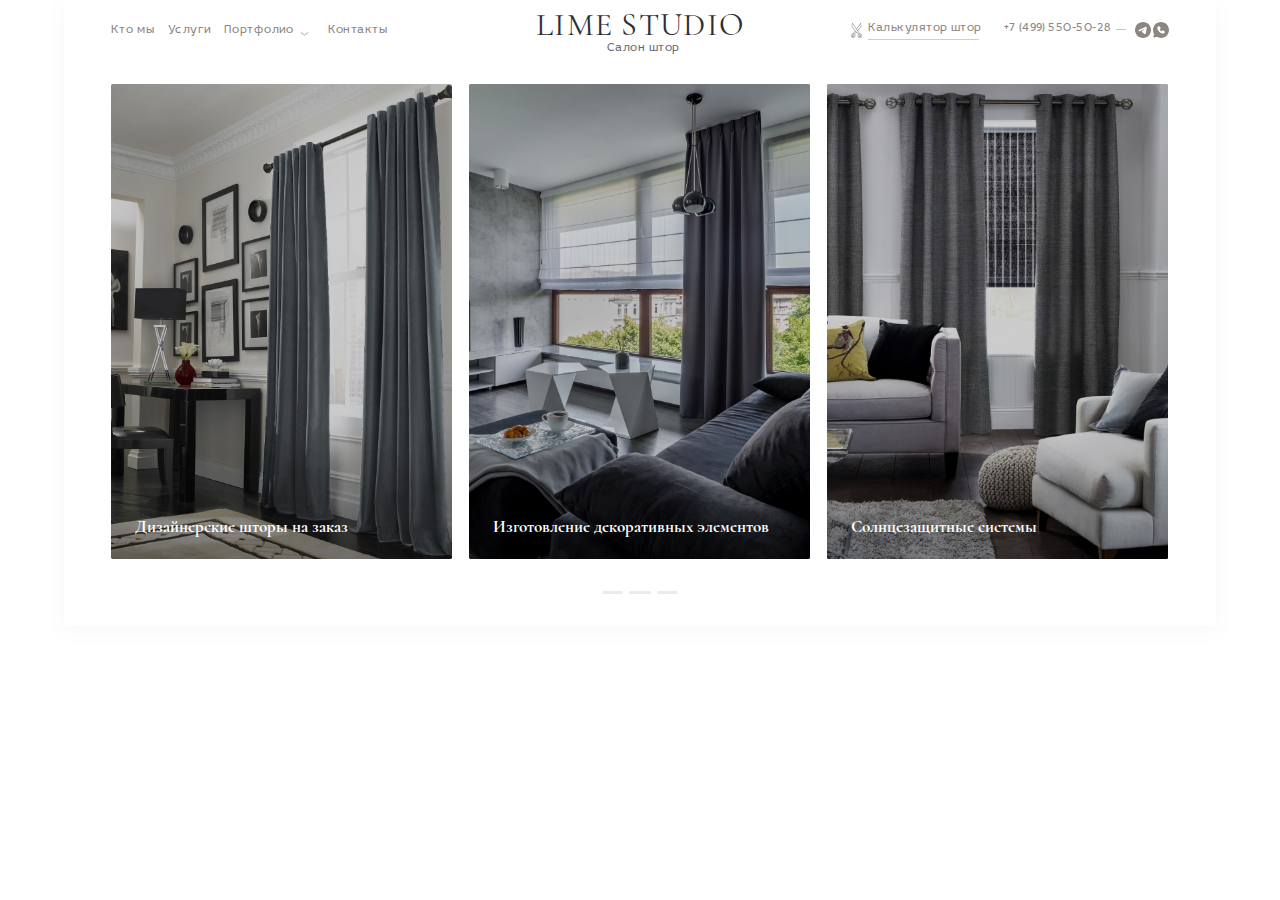
==== index.html @ c940be5b "first-commit-header" ====
<!DOCTYPE html>
<html lang="ru">

<head>
    <meta charset="UTF-8">
    <meta name="viewport" content="width=device-width, initial-scale=1.0">
    <title>LIME STUDIO</title>
    <link rel="icon" href="./favicon.svg" type="image/svg+xml"><!-- 32×32 -->
    <!-- Link Swiper's CSS -->
    <link rel="stylesheet" href="./swiper/swiper-bundle.min.css">
    <link rel="stylesheet" href="./css/main.css">
</head>

<body>
    <div class="mask">
        <div class="loader"></div>
    </div>

    <header class="header">
        <div class="container">
            <div class="header__top">
                <nav class="nav">
                    <ul class="nav__menu">
                        <li class="nav__item"><a class="nav__link " href="about.html">Кто мы</a></li>
                        <li class="nav__item"><a class="nav__link " href="./service.html">Услуги</a></li>
                        <li class="nav__item"><a class="nav__link " href="#!">Портфолио</a>
                            <div class="nav__image_up"></div>
                            <ul class="nav__menu_up">
                                <li class="nav__item"><a class="nav__link nav__link_up" href="#!"> Шторы

                                    </a></li>
                                <li class="nav__item"><a class="nav__link nav__link_up" href="#!"> Карнизы </a></li>
                                <li class="nav__item"><a class="nav__link nav__link_up" href="#!"> Солнцезащитные<br>
                                        системы </a></li>
                            </ul>
                        </li>
                        <li class="nav__item"><a class="nav__link" href="./contacts.html">Контакты</a></li>
                    </ul>
                </nav>
                <div class="header__title">
                    <a class="link__text-logo" href="./index.html">LIME STUDIO<span class="text-logo">Салон
                            штор</span></a>
                </div>
                <div class="header__left-wrapper">
                    <div class="header__left-box">
                        <a class="link__calc" href="#!"><img src="./img/calc.svg" alt="calc"> Калькулятор штор</a>
                        <a class="link__calc-tel" href="tel:+74995505028">+7 (499) 550-50-28</a>
                    </div>
                    <a href="#!" class="link__social link__telegram"><img src="./img/teleg.svg" alt="telegram"></a>
                    <a href="#!" class="link__social link__whatsapp"><img src="./img/whatsApp.svg" alt="whatsApp"></a>
                </div>
            </div>
            <div class="header__info">
                <div class="header__info-item1" id="box1">
                    <div class="header__info-up">
                        <h4 class="header__info-title">Дизайнерские шторы на заказ</h4>
                        <p class="header__info-text">Изготовление римских, французских и австрийских штор, шторы на
                            люверсах, ламбрекены, бамбуковые шторы.</p>
                    </div>
                </div>
                <div class="header__info-item2" id="box2">
                    <div class="header__info-up">
                    <h4 class="header__info-title">Изготовление декоративных элементов</h4>
                    <p class="header__info-text">Изготовление римских, французских и австрийских штор, шторы на
                        люверсах, ламбрекены, бамбуковые шторы.</p>
                    </div>
                </div>
                <div class="header__info-item3" id="box3">
                    <div class="header__info-up">
                    <h4 class="header__info-title">Солнцезащитные системы</h4>
                    <p class="header__info-text">Изготовление римских, французских и австрийских штор, шторы на
                        люверсах, ламбрекены, бамбуковые шторы.</p>
                    </div>
                </div>
                <div class="header__info-wrapper">
                    <div class="header__info-pointer">
                        <div class="header__info-line" id="box4"></div>
                        <div class="header__info-line" id="box5"></div>
                        <div class="header__info-line" id="box6"></div>
                    </div>
                </div>
            </div>
        </div>
    </header>
    <div class="box"></div>

    <main class="main"></main>
    <footer class="footer"></footer>


    <script src="./swiper/swiper-bundle.min.js"></script>
    <script src="./js/app.js"></script>
</body>

</html>
---- css/main.css ----
/* Reset and base styles  */
@import url(./../fonts/Idealist_Sans/stylesheet.css);
@import url(./../fonts/Cormorant/stylesheet.css);
@import url(./../fonts/Raleway/stylesheet.css);
* {
  padding: 0px;
  margin: 0px;
  border: none;
}

*,
*::before,
*::after {
  box-sizing: border-box;
}

/* Links */
a, a:link, a:visited {
  text-decoration: none;
}

a:hover {
  text-decoration: none;
}

/* Common */
aside, nav, footer, header, section, main {
  display: block;
}

h1, h2, h3, h4, h5, h6, p {
  font-size: inherit;
  font-weight: inherit;
}

ul, ul li {
  list-style: none;
}

img {
  vertical-align: top;
}

img, svg {
  max-width: 100%;
  height: auto;
}

address {
  font-style: normal;
}

/* Form */
input, textarea, button, select {
  font-family: inherit;
  font-size: inherit;
  color: inherit;
  background-color: transparent;
}

input::-ms-clear {
  display: none;
}

button, input[type=submit] {
  display: inline-block;
  box-shadow: none;
  background-color: transparent;
  background: none;
  cursor: pointer;
}

input:focus, input:active,
button:focus, button:active {
  outline: none;
}

button::-moz-focus-inner {
  padding: 0;
  border: 0;
}

label {
  cursor: pointer;
}

legend {
  display: block;
}

html {
  font-size: 0.8333333333vw;
} /* 100vw / 1728 */
html, body {
  font-family: "Idealist Sans", sans-serif;
}

.mask {
  width: 100%;
  height: 100%;
  background-color: white;
  position: fixed;
  top: 0;
  z-index: 100;
  transition: 0.6s;
  display: flex;
  justify-content: center;
  align-items: center;
}

.loader {
  width: 50px;
  --b: 8px;
  aspect-ratio: 1;
  border-radius: 50%;
  padding: 1px;
  background: conic-gradient(rgba(0, 0, 0, 0) 10%, #f03355) content-box;
  -webkit-mask: repeating-conic-gradient(rgba(0, 0, 0, 0) 0deg, #000 1deg 20deg, rgba(0, 0, 0, 0) 21deg 36deg), radial-gradient(farthest-side, rgba(0, 0, 0, 0) calc(100% - var(--b) - 1px), #000 calc(100% - var(--b)));
  -webkit-mask-composite: destination-in;
  mask-composite: intersect;
  animation: l4 1s infinite steps(10);
}

@keyframes l4 {
  to {
    transform: rotate(1turn);
  }
}
.hide {
  opacity: 0;
}

.container {
  padding-left: 4.4rem;
  padding-right: 4.4rem;
}

.header {
  width: 108.01rem;
  margin: 0 auto;
  box-shadow: 0 4px 20px 0 rgba(102, 105, 114, 0.05);
}

.header__top {
  display: flex;
  justify-content: space-between;
  padding: 0.83rem 0;
  height: 6.25rem;
}

.nav__menu {
  display: flex;
  justify-content: space-between;
  height: 4rem;
  width: 26rem;
  align-items: center;
}
.nav__item {
  position: relative;
  display: flex;
  z-index: 5;
}
.nav__link {
  position: relative;
  font-family: "Idealist Sans", sans-serif;
  font-weight: 400;
  font-size: 1.06rem;
  padding: 0.6rem 0;
  letter-spacing: 0.04em;
  color: #8c8580;
  cursor: pointer;
}
.nav__link:hover {
  color: #666972;
}
.nav__link_active::before {
  position: absolute;
  content: "";
  background-image: url(./../img/Ellipse.svg);
  background-position: center;
  background-repeat: no-repeat;
  background-size: 0.3rem;
  width: 0.5rem;
  height: 0.5rem;
  margin: 0 auto;
  bottom: -0.1rem;
  left: 0rem;
  right: 0rem;
}
.nav__menu_up {
  position: absolute;
  display: none;
  flex-direction: column;
  min-width: 8rem;
  padding: 0.4rem 1rem 0.7rem;
  border-radius: 0.25rem;
  top: 2.3rem;
  left: -0.85rem;
  background: #ffffff;
  box-shadow: 0 4px 20px 0 rgba(102, 105, 114, 0.1);
  z-index: 1;
  opacity: 0;
  animation-name: menu-up;
  animation-duration: 0.5s;
  animation-timing-function: erase-in;
}
.nav__image_up {
  width: 2rem;
  background-image: url(./../img/up_bottom.svg);
  background-repeat: no-repeat;
  background-position: top 1.3rem center;
  background-size: 0.8rem;
}
.nav__image_up:hover {
  cursor: pointer;
}
.nav__image_out {
  background-image: url(./../img/up_top.svg);
  background-position: top 1.25rem center;
}

.menu_show {
  opacity: 1;
  display: flex;
}

@keyframes menu-up {
  0% {
    opacity: 0;
  }
  100% {
    opacity: 1;
  }
}
.header__title {
  width: 19.5rem;
  height: 4.69rem;
  margin-left: 4rem;
}

.link__text-logo {
  white-space: nowrap;
  font-family: "Cormorant", sans-serif;
  font-weight: 400;
  font-size: 3rem;
  letter-spacing: 0.04em;
  color: #2e2e34;
  line-height: 1;
}

.text-logo {
  display: block;
  padding-top: 0.2rem;
  padding-left: 0.6rem;
  font-family: "Idealist Sans", sans-serif;
  font-weight: 400;
  font-size: 1.06rem;
  letter-spacing: 0.04em;
  color: #666972;
  text-align: center;
}

.header__left-wrapper {
  display: flex;
  align-items: center;
  justify-content: space-between;
  width: 30rem;
  height: 4rem;
}

.header__left-box {
  display: flex;
  justify-content: space-between;
  width: 26.6rem;
}

.link__calc {
  position: relative;
  display: block;
  font-family: "Idealist Sans", sans-serif;
  font-weight: 400;
  padding: 0.6rem 0;
  font-size: 1.06rem;
  letter-spacing: 0.04em;
  text-align: right;
  color: #8c8580;
}
.link__calc:hover {
  color: #666972;
}
.link__calc::after {
  position: absolute;
  content: "";
  background: rgba(140, 133, 128, 0.4);
  width: 10.38rem;
  height: 1px;
  bottom: 0.38rem;
  left: 1.8rem;
}

.link__calc img {
  width: 1.41rem;
  height: 1.41rem;
}

.link__calc-tel {
  position: relative;
  display: block;
  font-family: "Idealist Sans", sans-serif;
  font-weight: 400;
  padding: 0.6rem 0;
  font-size: 1.06rem;
  letter-spacing: 0.04em;
  padding-right: 2.1rem;
  text-align: right;
  color: #8c8580;
}
.link__calc-tel:hover {
  color: #666972;
}
.link__calc-tel::after {
  position: absolute;
  content: "";
  background: #c4c4c4;
  width: 1rem;
  height: 1px;
  bottom: 1.3rem;
  right: 0.6rem;
}

.link__social {
  padding: 0.6rem 0;
}

.link__social img {
  width: 1.5rem;
  height: 1.5rem;
}

.header__info {
  display: grid;
  grid-template-columns: repeat(3, 1fr);
  column-gap: 1.5rem;
  margin-top: 1.6rem;
}

.header__info-item1,
.header__info-item2,
.header__info-item3 {
  display: flex;
  flex-direction: column;
  justify-content: flex-end;
  width: 32rem;
  height: 44.56rem;
  overflow: hidden;
  border-radius: 0.12rem;
  background-color: rgba(0, 0, 0, 0.3);
  background-image: linear-gradient(360deg, rgba(0, 0, 0, 0.3) 36.5%, rgba(0, 0, 0, 0.3) 100%);
}
.header__info-item1:hover .header__info-up,
.header__info-item2:hover .header__info-up,
.header__info-item3:hover .header__info-up {
  height: 10.61rem;
  background-color: rgba(0, 0, 0, 0.3);
}
.header__info-item1:hover .header__info-text,
.header__info-item2:hover .header__info-text,
.header__info-item3:hover .header__info-text {
  opacity: 1;
}

.header__info-item1 {
  background-image: url(./../img/image1.jpg);
  background-repeat: no-repeat;
  background-position: center;
  background-size: 32rem 44.56rem;
}

.header__info-item2 {
  background: url(./../img/image2.jpg);
  background-repeat: no-repeat;
  background-position: center;
  background-size: cover;
}

.header__info-item3 {
  background: url(./../img/image3.jpg);
  background-repeat: no-repeat;
  background-position: center;
  background-size: 32rem 44.56rem;
}

.header__info-up {
  padding-top: 0.8rem;
  padding-left: 2.25rem;
  height: 4.81rem;
  transition: height 0.5s ease-in-out, background-color 0.8s ease-in-out;
}

.header__info-title {
  margin-bottom: 2rem;
  font-family: "Cormorant", sans-serif;
  font-weight: 700;
  font-size: 1.62rem;
  color: #fff;
}

.header__info-text {
  width: 26.5rem;
  font-family: "Idealist Sans", sans-serif;
  font-weight: 400;
  font-size: 1rem;
  line-height: 150%;
  color: #ffffff;
  opacity: 0;
  transition: opacity 0.5s ease-in-out 0.3s;
}

.header__info-wrapper {
  grid-column: 1/4;
  grid-row: 2/3;
}

.header__info-pointer {
  display: flex;
  justify-content: space-between;
  margin: 3rem auto;
  width: 7.12rem;
  height: 0.25rem;
}

.header__info-line {
  border-radius: 0.5rem;
  width: 2rem;
  background: rgba(166, 153, 142, 0.2);
  transition: background 0.3s ease-in-out;
}/*# sourceMappingURL=main.css.map */
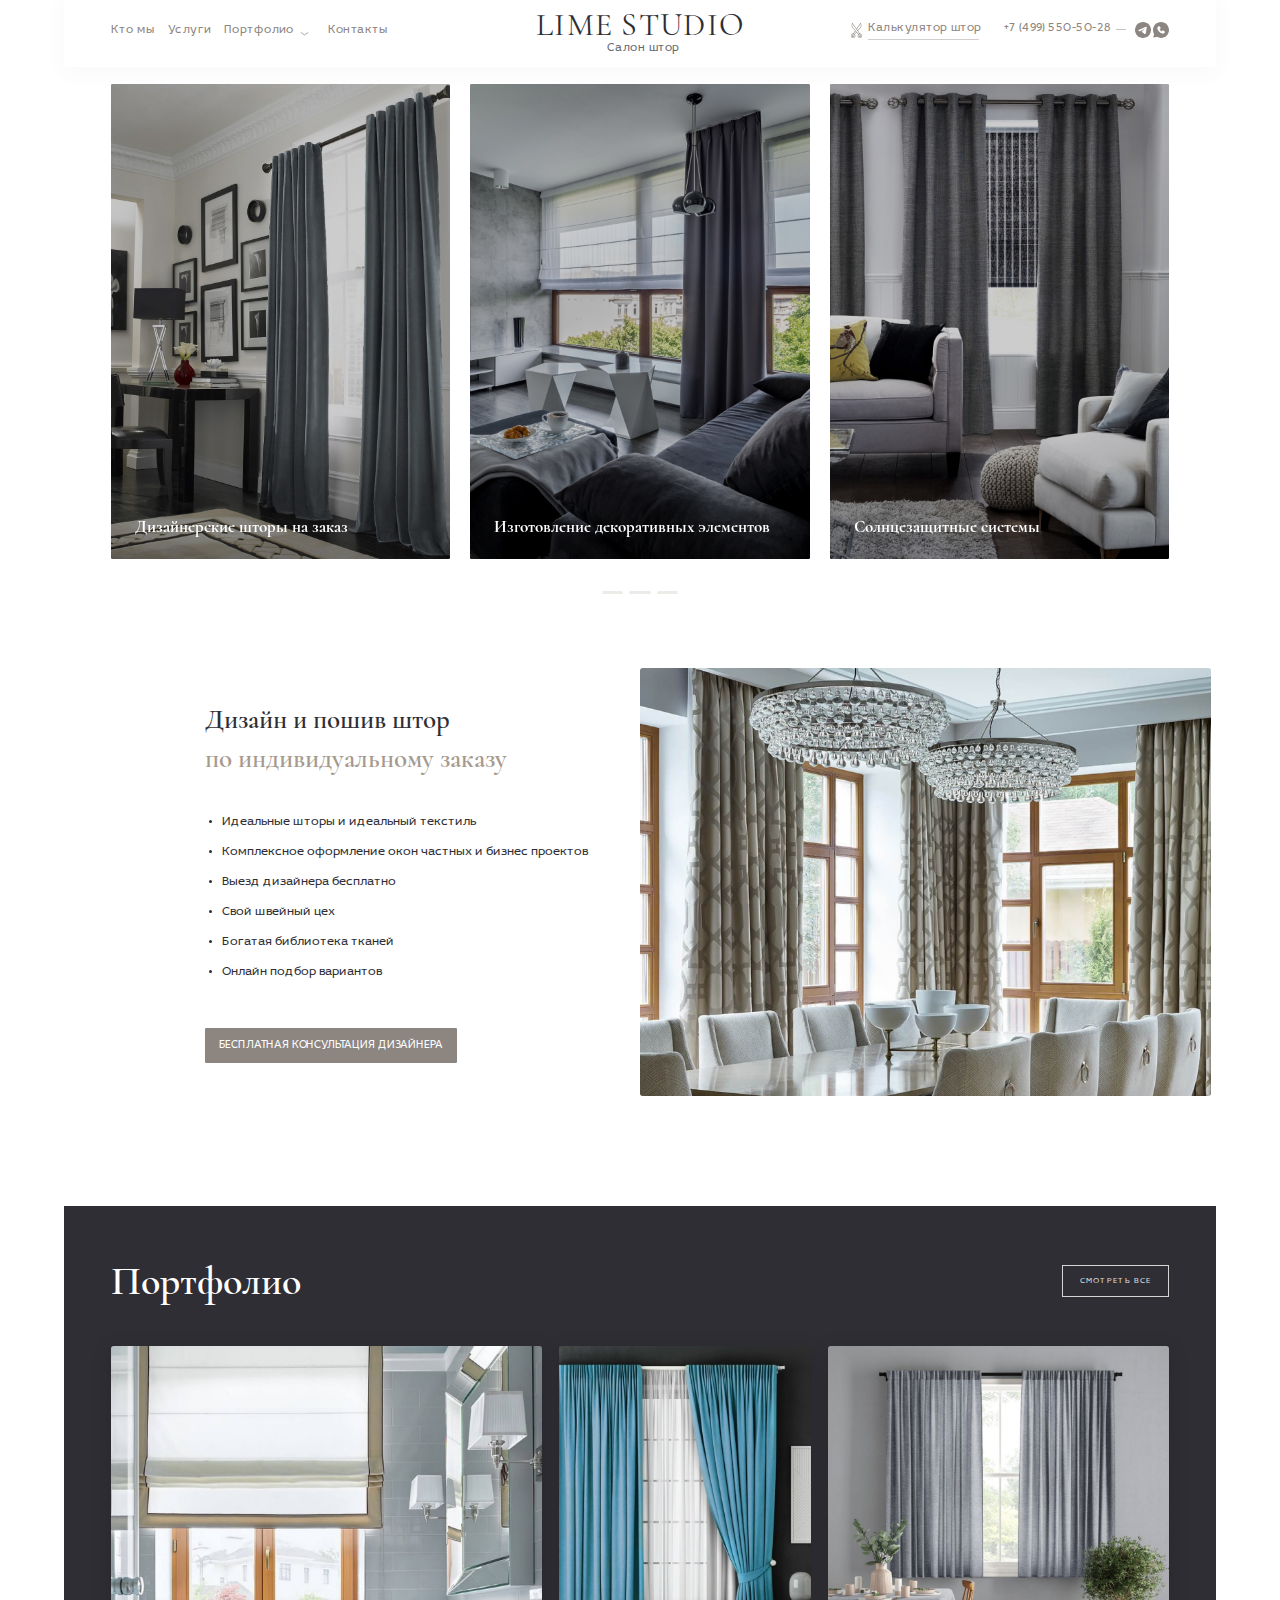
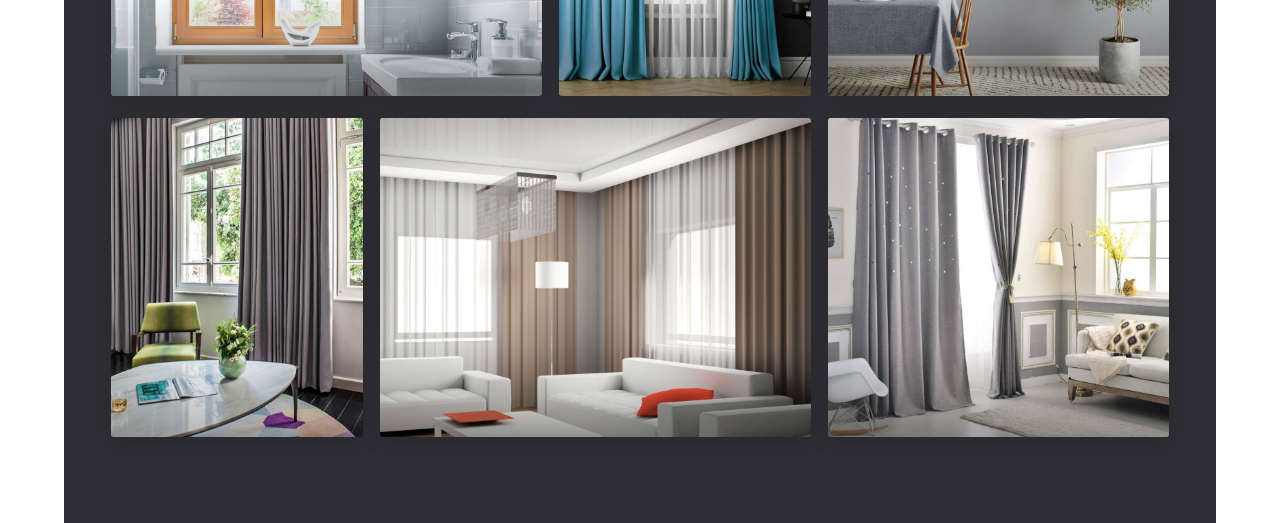
==== commit 9b7f559a: "header-slider-commit" ====
--- a/index.html
+++ b/index.html
@@ -17,74 +17,118 @@
     </div>
 
     <header class="header">
+        <div class="header__top">
+            <nav class="nav">
+                <ul class="nav__menu">
+                    <li class="nav__item"><a class="nav__link " href="about.html">Кто мы</a></li>
+                    <li class="nav__item"><a class="nav__link " href="./service.html">Услуги</a></li>
+                    <li class="nav__item"><a class="nav__link " href="./portfolio.html">Портфолио</a>
+                        <div class="nav__image_up"></div>
+                        <ul class="nav__menu_up">
+                            <li class="nav__item"><a class="nav__link nav__link_up" href="#!"> Шторы
+
+                                </a></li>
+                            <li class="nav__item"><a class="nav__link nav__link_up" href="#!"> Карнизы </a></li>
+                            <li class="nav__item"><a class="nav__link nav__link_up" href="#!">
+                                    Солнцезащитные<br>
+                                    системы </a></li>
+                        </ul>
+                    </li>
+                    <li class="nav__item"><a class="nav__link" href="./contacts.html">Контакты</a></li>
+                </ul>
+            </nav>
+            <div class="header__title">
+                <a class="link__text-logo" href="./index.html">LIME STUDIO<span class="text-logo">Салон
+                        штор</span></a>
+            </div>
+            <div class="header__left-wrapper">
+                <div class="header__left-box">
+                    <a class="link__calc" href="#!"><img src="./img/calc.svg" alt="calc"> Калькулятор штор</a>
+                    <a class="link__calc-tel" href="tel:+74995505028">+7 (499) 550-50-28</a>
+                </div>
+                <a href="#!" class="link__social link__telegram"><img src="./img/teleg.svg" alt="telegram"></a>
+                <a href="#!" class="link__social link__whatsapp"><img src="./img/whatsApp.svg" alt="whatsApp"></a>
+            </div>
+        </div>
         <div class="container">
-            <div class="header__top">
-                <nav class="nav">
-                    <ul class="nav__menu">
-                        <li class="nav__item"><a class="nav__link " href="about.html">Кто мы</a></li>
-                        <li class="nav__item"><a class="nav__link " href="./service.html">Услуги</a></li>
-                        <li class="nav__item"><a class="nav__link " href="#!">Портфолио</a>
-                            <div class="nav__image_up"></div>
-                            <ul class="nav__menu_up">
-                                <li class="nav__item"><a class="nav__link nav__link_up" href="#!"> Шторы
-
-                                    </a></li>
-                                <li class="nav__item"><a class="nav__link nav__link_up" href="#!"> Карнизы </a></li>
-                                <li class="nav__item"><a class="nav__link nav__link_up" href="#!"> Солнцезащитные<br>
-                                        системы </a></li>
-                            </ul>
-                        </li>
-                        <li class="nav__item"><a class="nav__link" href="./contacts.html">Контакты</a></li>
-                    </ul>
-                </nav>
-                <div class="header__title">
-                    <a class="link__text-logo" href="./index.html">LIME STUDIO<span class="text-logo">Салон
-                            штор</span></a>
-                </div>
-                <div class="header__left-wrapper">
-                    <div class="header__left-box">
-                        <a class="link__calc" href="#!"><img src="./img/calc.svg" alt="calc"> Калькулятор штор</a>
-                        <a class="link__calc-tel" href="tel:+74995505028">+7 (499) 550-50-28</a>
+            <!-- Swiper -->
+            <div class="swiper mySwiper">
+                <div class="swiper-wrapper header__info">
+                    <div class="swiper-slide header__info-item1" id="box1">
+                        <div class="header__info-up">
+                            <h4 class="header__info-title">Дизайнерские шторы на заказ</h4>
+                            <p class="header__info-text">Изготовление римских, французских и австрийских штор, шторы
+                                на люверсах, ламбрекены, бамбуковые шторы.</p>
+                        </div>
                     </div>
-                    <a href="#!" class="link__social link__telegram"><img src="./img/teleg.svg" alt="telegram"></a>
-                    <a href="#!" class="link__social link__whatsapp"><img src="./img/whatsApp.svg" alt="whatsApp"></a>
-                </div>
-            </div>
-            <div class="header__info">
-                <div class="header__info-item1" id="box1">
-                    <div class="header__info-up">
-                        <h4 class="header__info-title">Дизайнерские шторы на заказ</h4>
-                        <p class="header__info-text">Изготовление римских, французских и австрийских штор, шторы на
-                            люверсах, ламбрекены, бамбуковые шторы.</p>
+                    <div class="swiper-slide header__info-item2" id="box2">
+                        <div class="header__info-up">
+                            <h4 class="header__info-title">Изготовление декоративных элементов</h4>
+                            <p class="header__info-text">Изготовление римских, французских и австрийских штор, шторы
+                                на люверсах, ламбрекены, бамбуковые шторы.</p>
+                        </div>
+                    </div>
+                    <div class="swiper-slide header__info-item3" id="box3">
+                        <div class="header__info-up">
+                            <h4 class="header__info-title">Солнцезащитные системы</h4>
+                            <p class="header__info-text">Изготовление римских, французских и австрийских штор, шторы
+                                на люверсах, ламбрекены, бамбуковые шторы.</p>
+                        </div>
                     </div>
                 </div>
-                <div class="header__info-item2" id="box2">
-                    <div class="header__info-up">
-                    <h4 class="header__info-title">Изготовление декоративных элементов</h4>
-                    <p class="header__info-text">Изготовление римских, французских и австрийских штор, шторы на
-                        люверсах, ламбрекены, бамбуковые шторы.</p>
-                    </div>
-                </div>
-                <div class="header__info-item3" id="box3">
-                    <div class="header__info-up">
-                    <h4 class="header__info-title">Солнцезащитные системы</h4>
-                    <p class="header__info-text">Изготовление римских, французских и австрийских штор, шторы на
-                        люверсах, ламбрекены, бамбуковые шторы.</p>
-                    </div>
+                <div class="swiper-pagination swiper-pagination_cast">
                 </div>
                 <div class="header__info-wrapper">
-                    <div class="header__info-pointer">
+                    <div class="header__info-pagination">
                         <div class="header__info-line" id="box4"></div>
                         <div class="header__info-line" id="box5"></div>
                         <div class="header__info-line" id="box6"></div>
                     </div>
+
                 </div>
             </div>
         </div>
     </header>
-    <div class="box"></div>
+    <main class="main">
+        <section class="main__block1">
+            <div class="main__block1-text">
+                <h2 class="main__block1-title">Дизайн и пошив штор <br><span>по индивидуальному заказу</span></h2>
+                <ul class="main__block1-items">
+                    <li class="main__block1-item">Идеальные шторы и идеальный текстиль</li>
+                    <li class="main__block1-item">Комплексное оформление окон частных и бизнес проектов</li>
+                    <li class="main__block1-item">Выезд дизайнера бесплатно</li>
+                    <li class="main__block1-item">Свой швейный цех</li>
+                    <li class="main__block1-item">Богатая библиотека тканей</li>
+                    <li class="main__block1-item">Онлайн подбор вариантов</li>
+                </ul>
+                <a href="#!" class="main__block1-button">Бесплатная консультация дизайнера</a>
+            </div>
+            <div class="main__block1-image"></div>
+        </section>
+        <section class="main__block2">
+            <div class="container">
+                <div class="main__block2-top">
+                    <h2 class="main__block2-title">Портфолио</h2>
+                    <a href="#!" class="main__block2-button">Смотреть все</a>
+                </div>
+                <div class="main__block2-box-top">
+                    <div class="main__block2-image1"></div>
+                    <div class="main__block2-image2"></div>
+                    <div class="main__block2-image3"></div>
+                </div>
+                <div class="main__block2-box-bottom">
+                    <div class="main__block2-image4"></div>
+                    <div class="main__block2-image5"></div>
+                    <div class="main__block2-image6"></div>
+                </div>
 
-    <main class="main"></main>
+            </div>
+
+        </section>
+
+
+
+    </main>
     <footer class="footer"></footer>
 
 
--- a/css/main.css
+++ b/css/main.css
@@ -130,22 +130,17 @@
   opacity: 0;
 }
 
-.container {
-  padding-left: 4.4rem;
-  padding-right: 4.4rem;
-}
-
 .header {
   width: 108.01rem;
   margin: 0 auto;
+}
+
+.header__top {
+  display: flex;
+  justify-content: space-between;
+  padding: 0.83rem 4.4rem;
+  height: 6.25rem;
   box-shadow: 0 4px 20px 0 rgba(102, 105, 114, 0.05);
-}
-
-.header__top {
-  display: flex;
-  justify-content: space-between;
-  padding: 0.83rem 0;
-  height: 6.25rem;
 }
 
 .nav__menu {
@@ -180,10 +175,10 @@
   background-position: center;
   background-repeat: no-repeat;
   background-size: 0.3rem;
-  width: 0.5rem;
-  height: 0.5rem;
+  width: 0.8rem;
+  height: 0.8rem;
   margin: 0 auto;
-  bottom: -0.1rem;
+  bottom: -0.6rem;
   left: 0rem;
   right: 0rem;
 }
@@ -337,10 +332,38 @@
   height: 1.5rem;
 }
 
+.swiper {
+  width: 100%;
+  height: 100%;
+}
+
+@media screen and (max-width: 767px) {
+  .swiper {
+    width: 32%;
+    height: 100%;
+  }
+}
+.container {
+  padding-left: 4.4rem;
+  padding-right: 4.4rem;
+}
+
+.swiper-horizontal > .swiper-pagination_cast {
+  bottom: -0.5rem;
+}
+
+.swiper-pagination-horizontal.swiper-pagination-bullets .swiper-pagination-bullet {
+  margin: 0.265rem;
+}
+
+.swiper-pagination-bullet {
+  height: 0.25rem;
+  border-radius: 0.25rem;
+  width: 2rem;
+  background: #a6998e;
+}
+
 .header__info {
-  display: grid;
-  grid-template-columns: repeat(3, 1fr);
-  column-gap: 1.5rem;
   margin-top: 1.6rem;
 }
 
@@ -354,8 +377,6 @@
   height: 44.56rem;
   overflow: hidden;
   border-radius: 0.12rem;
-  background-color: rgba(0, 0, 0, 0.3);
-  background-image: linear-gradient(360deg, rgba(0, 0, 0, 0.3) 36.5%, rgba(0, 0, 0, 0.3) 100%);
 }
 .header__info-item1:hover .header__info-up,
 .header__info-item2:hover .header__info-up,
@@ -363,6 +384,14 @@
   height: 10.61rem;
   background-color: rgba(0, 0, 0, 0.3);
 }
+@media screen and (max-width: 767px) {
+  .header__info-item1:hover .header__info-up,
+  .header__info-item2:hover .header__info-up,
+  .header__info-item3:hover .header__info-up {
+    height: 4.81rem;
+    background-color: rgba(0, 0, 0, 0);
+  }
+}
 .header__info-item1:hover .header__info-text,
 .header__info-item2:hover .header__info-text,
 .header__info-item3:hover .header__info-text {
@@ -370,20 +399,24 @@
 }
 
 .header__info-item1 {
+  background-image: linear-gradient(360deg, rgba(0, 0, 0, 0.3) 36.5%, rgba(0, 0, 0, 0.3) 100%);
   background-image: url(./../img/image1.jpg);
   background-repeat: no-repeat;
   background-position: center;
   background-size: 32rem 44.56rem;
+  background-color: rgba(0, 0, 0, 0.3);
 }
 
 .header__info-item2 {
+  background-image: linear-gradient(360deg, rgba(0, 0, 0, 0.3) 36.5%, rgba(0, 0, 0, 0.3) 100%);
   background: url(./../img/image2.jpg);
   background-repeat: no-repeat;
   background-position: center;
-  background-size: cover;
+  background-size: 32rem 44.56rem;
 }
 
 .header__info-item3 {
+  background-image: linear-gradient(360deg, rgba(0, 0, 0, 0.3) 36.5%, rgba(0, 0, 0, 0.3) 100%);
   background: url(./../img/image3.jpg);
   background-repeat: no-repeat;
   background-position: center;
@@ -413,15 +446,10 @@
   line-height: 150%;
   color: #ffffff;
   opacity: 0;
-  transition: opacity 0.5s ease-in-out 0.3s;
-}
-
-.header__info-wrapper {
-  grid-column: 1/4;
-  grid-row: 2/3;
-}
-
-.header__info-pointer {
+  transition: opacity 0.3s ease-in-out;
+}
+
+.header__info-pagination {
   display: flex;
   justify-content: space-between;
   margin: 3rem auto;
@@ -434,4 +462,207 @@
   width: 2rem;
   background: rgba(166, 153, 142, 0.2);
   transition: background 0.3s ease-in-out;
+}
+
+@media screen and (max-width: 767px) {
+  .header__info-line {
+    display: none;
+  }
+}
+.main {
+  width: 108.01rem;
+  margin: 0 auto;
+}
+
+.main__block1 {
+  display: grid;
+  grid-template-columns: 1fr 1fr;
+  padding-top: 4rem;
+  margin-bottom: 10.31rem;
+}
+
+.main__block1-text {
+  padding-left: 13.2rem;
+  padding-top: 3.1rem;
+}
+
+.main__block1-title {
+  font-family: "Cormorant", sans-serif;
+  font-weight: 600;
+  font-size: 2.5rem;
+  line-height: 145%;
+  color: #2e2e34;
+  margin-bottom: 3.3rem;
+}
+.main__block1-title span {
+  color: #a6998e;
+}
+
+.main__block1-items {
+  margin-left: 1.66rem;
+  margin-bottom: 3.2rem;
+}
+
+.main__block1-item {
+  padding-bottom: 1.25rem;
+  list-style-type: disc;
+  font-family: "Idealist Sans", sans-serif;
+  font-weight: 400;
+  font-size: 1.12rem;
+  line-height: 140%;
+  color: #2e2e34;
+}
+
+.main__block1-button {
+  display: flex;
+  justify-content: center;
+  align-items: center;
+  width: 23.62rem;
+  height: 3.25rem;
+  border-radius: 0.125rem;
+  font-family: "Idealist Sans", sans-serif;
+  font-weight: 400;
+  font-size: 1rem;
+  background: #8c8580;
+  text-transform: uppercase;
+  text-align: center;
+  color: #fff;
+  transition: background 0.3s ease-in-out;
+}
+.main__block1-button:hover {
+  background: #756f6b;
+}
+
+.main__block1-image {
+  border-radius: 0.25rem;
+  width: 53.5rem;
+  height: 40.12rem;
+  background-image: url(./../img/image4.jpg);
+  background-repeat: no-repeat;
+  background-size: cover;
+  background-position: center;
+}
+
+.main__block2 {
+  height: 85.94rem;
+  background: #2e2e34;
+}
+
+.main__block2-top {
+  display: flex;
+  justify-content: space-between;
+  padding-top: 4.7rem;
+  align-items: center;
+}
+
+.main__block2-title {
+  font-family: "Cormorant", sans-serif;
+  font-weight: 600;
+  font-size: 3.75rem;
+  line-height: 125%;
+  color: #fff;
+}
+
+.main__block2-button {
+  display: flex;
+  align-items: center;
+  justify-content: center;
+  width: 10rem;
+  height: 3rem;
+  border: 1px solid white;
+  font-family: "Idealist Sans", sans-serif;
+  font-weight: 400;
+  font-size: 0.75rem;
+  letter-spacing: 0.2em;
+  text-transform: uppercase;
+  text-align: center;
+  color: #fff;
+  opacity: 0.8;
+  transition: opacity 0.3s ease-in-out;
+}
+.main__block2-button:hover {
+  opacity: 1;
+}
+
+.main__block2-box-top {
+  display: flex;
+  justify-content: space-between;
+  padding: 3.75rem 0 2.06rem;
+}
+
+.main__block2-image1 {
+  background-image: linear-gradient(360deg, rgba(0, 0, 0, 0.3) 0%, rgba(0, 0, 0, 0.3) 100%);
+  border-radius: 0.25rem;
+  width: 40.38rem;
+  height: 32.81rem;
+  background-image: url(./../img/image_top1.jpg);
+  background-repeat: no repeat;
+  background-position: center;
+  background-size: 110%;
+  box-shadow: 0 4px 20px 0 rgba(0, 0, 0, 0.15);
+}
+
+.main__block2-image2 {
+  background-image: linear-gradient(360deg, rgba(0, 0, 0, 0.3) 0%, rgba(0, 0, 0, 0.3) 100%);
+  border-radius: 0.25rem;
+  width: 23.62rem;
+  height: 32.81rem;
+  background-image: url(./../img/image_top2.jpg);
+  background-repeat: no repeat;
+  background-position: center;
+  background-size: 114%;
+  box-shadow: 0 4px 20px 0 rgba(0, 0, 0, 0.15);
+}
+
+.main__block2-image3 {
+  background-image: linear-gradient(360deg, rgba(0, 0, 0, 0.3) 0%, rgba(0, 0, 0, 0.3) 100%);
+  border-radius: 0.25rem;
+  width: 32rem;
+  height: 32.81rem;
+  background-image: url(./../img/image_top3.jpg);
+  background-repeat: no repeat;
+  background-position: center;
+  background-size: 110%;
+  box-shadow: 0 4px 20px 0 rgba(0, 0, 0, 0.15);
+}
+
+.main__block2-box-bottom {
+  display: flex;
+  justify-content: space-between;
+}
+
+.main__block2-image4 {
+  background-image: linear-gradient(360deg, rgba(0, 0, 0, 0.3) 0%, rgba(0, 0, 0, 0.3) 100%);
+  border-radius: 0.25rem;
+  width: 23.62rem;
+  height: 29.88rem;
+  background-image: url(./../img/image_bottom1.jpg);
+  background-repeat: no repeat;
+  background-position: center;
+  background-size: 114%;
+  box-shadow: 0 4px 20px 0 rgba(0, 0, 0, 0.15);
+}
+
+.main__block2-image5 {
+  background-image: linear-gradient(360deg, rgba(0, 0, 0, 0.3) 0%, rgba(0, 0, 0, 0.3) 100%);
+  border-radius: 0.25rem;
+  width: 40.38rem;
+  height: 29.88rem;
+  background-image: url(./../img/image_bottom2.jpg);
+  background-repeat: no repeat;
+  background-position: center;
+  background-size: 110%;
+  box-shadow: 0 4px 20px 0 rgba(0, 0, 0, 0.15);
+}
+
+.main__block2-image6 {
+  background-image: linear-gradient(360deg, rgba(0, 0, 0, 0.3) 0%, rgba(0, 0, 0, 0.3) 100%);
+  border-radius: 0.25rem;
+  width: 32rem;
+  height: 29.88rem;
+  background-image: url(./../img/image_bottom3.jpg);
+  background-repeat: no repeat;
+  background-position: center;
+  background-size: 110%;
+  box-shadow: 0 4px 20px 0 rgba(0, 0, 0, 0.15);
 }/*# sourceMappingURL=main.css.map */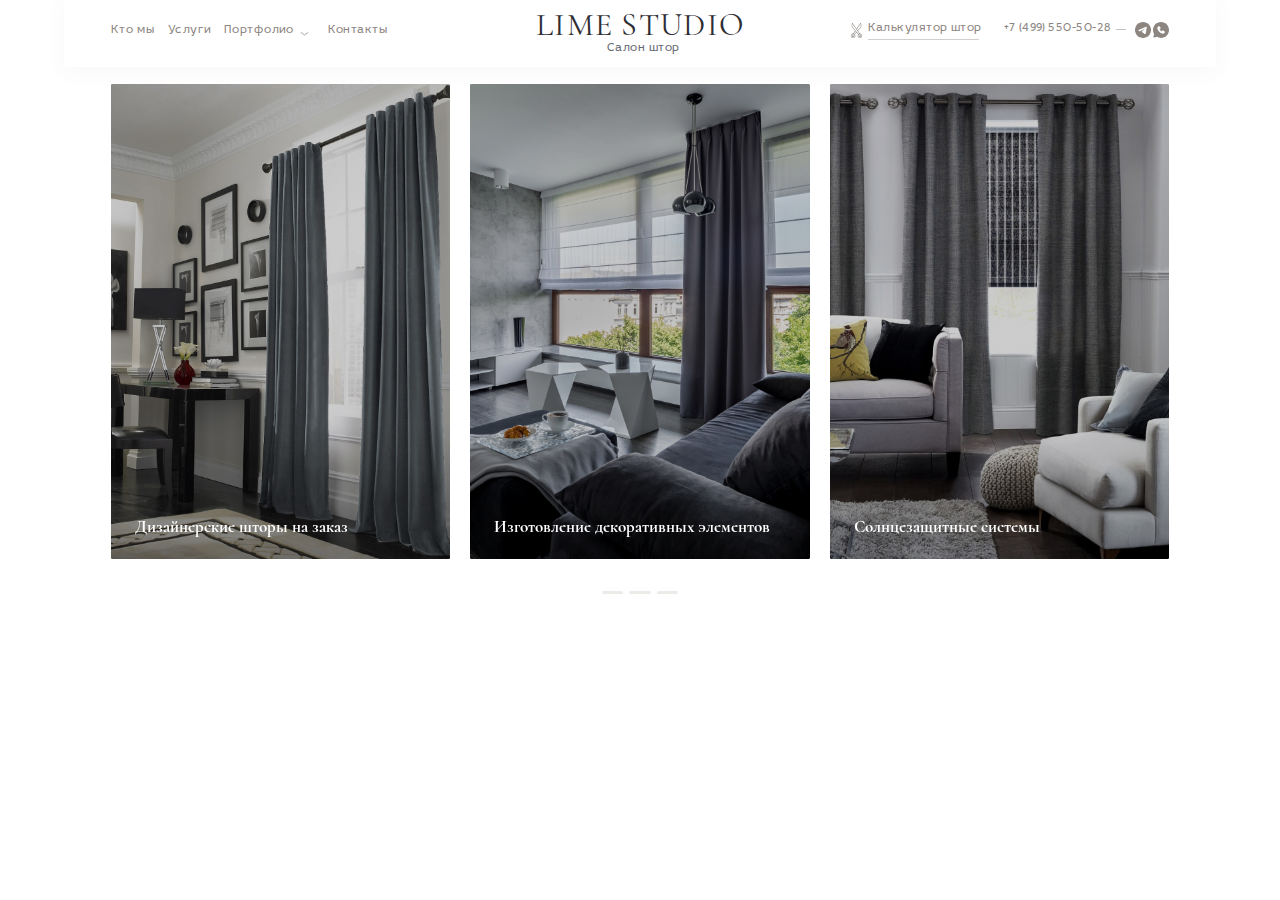
==== commit 1f16d275: "first-adaptiv" ====
--- a/index.html
+++ b/index.html
@@ -48,6 +48,12 @@
                 </div>
                 <a href="#!" class="link__social link__telegram"><img src="./img/teleg.svg" alt="telegram"></a>
                 <a href="#!" class="link__social link__whatsapp"><img src="./img/whatsApp.svg" alt="whatsApp"></a>
+
+                <div class="header__btn-up">
+                    <div class="header__btn-line"></div>
+                    <div class="header__btn-line"></div>
+                    <div class="header__btn-line"></div>
+                </div>
             </div>
         </div>
         <div class="container">
@@ -89,7 +95,7 @@
             </div>
         </div>
     </header>
-    <main class="main">
+    <main class="main none">
         <section class="main__block1">
             <div class="main__block1-text">
                 <h2 class="main__block1-title">Дизайн и пошив штор <br><span>по индивидуальному заказу</span></h2>
--- a/css/main.css
+++ b/css/main.css
@@ -91,6 +91,11 @@
 html {
   font-size: 0.8333333333vw;
 } /* 100vw / 1728 */
+@media screen and (max-width: 767px) {
+  html {
+    font-size: 4vw;
+  }
+}
 html, body {
   font-family: "Idealist Sans", sans-serif;
 }
@@ -130,6 +135,10 @@
   opacity: 0;
 }
 
+.none {
+  display: none;
+}
+
 .header {
   width: 108.01rem;
   margin: 0 auto;
@@ -332,17 +341,26 @@
   height: 1.5rem;
 }
 
+.header__btn-up {
+  display: none;
+  flex-direction: column;
+  justify-content: space-between;
+  width: 1.75rem;
+  height: 1.125rem;
+  margin-left: 1.6rem;
+}
+
+.header__btn-line {
+  height: 1px;
+  border-radius: 1px;
+  background: #8c8580;
+}
+
 .swiper {
   width: 100%;
   height: 100%;
 }
 
-@media screen and (max-width: 767px) {
-  .swiper {
-    width: 32%;
-    height: 100%;
-  }
-}
 .container {
   padding-left: 4.4rem;
   padding-right: 4.4rem;
@@ -384,14 +402,6 @@
   height: 10.61rem;
   background-color: rgba(0, 0, 0, 0.3);
 }
-@media screen and (max-width: 767px) {
-  .header__info-item1:hover .header__info-up,
-  .header__info-item2:hover .header__info-up,
-  .header__info-item3:hover .header__info-up {
-    height: 4.81rem;
-    background-color: rgba(0, 0, 0, 0);
-  }
-}
 .header__info-item1:hover .header__info-text,
 .header__info-item2:hover .header__info-text,
 .header__info-item3:hover .header__info-text {
@@ -403,7 +413,7 @@
   background-image: url(./../img/image1.jpg);
   background-repeat: no-repeat;
   background-position: center;
-  background-size: 32rem 44.56rem;
+  background-size: cover;
   background-color: rgba(0, 0, 0, 0.3);
 }
 
@@ -412,7 +422,7 @@
   background: url(./../img/image2.jpg);
   background-repeat: no-repeat;
   background-position: center;
-  background-size: 32rem 44.56rem;
+  background-size: cover;
 }
 
 .header__info-item3 {
@@ -420,7 +430,7 @@
   background: url(./../img/image3.jpg);
   background-repeat: no-repeat;
   background-position: center;
-  background-size: 32rem 44.56rem;
+  background-size: cover;
 }
 
 .header__info-up {
@@ -465,8 +475,81 @@
 }
 
 @media screen and (max-width: 767px) {
+  .header {
+    width: 24.56rem;
+    height: 3.75rem;
+  }
+  .header__top {
+    padding: 0.81rem 0.875rem;
+    height: 3.75rem;
+    align-items: center;
+  }
+  .nav,
+  .header__left-box,
+  .text-logo {
+    display: none;
+  }
+  .header__title {
+    width: auto;
+    height: auto;
+    margin-left: 0;
+  }
+  .link__text-logo {
+    font-size: 1.75rem;
+  }
+  .header__left-wrapper {
+    display: flex;
+    align-items: center;
+    justify-content: space-between;
+    width: auto;
+    height: auto;
+    column-gap: 0.3rem;
+  }
+  .link__social {
+    padding: 0.3rem 0;
+  }
+  .header__btn-up {
+    display: flex;
+  }
+  .container {
+    padding-left: 0.875rem;
+    padding-right: 0.875rem;
+  }
+  .swiper {
+    width: 100%;
+    height: 100%;
+  }
+  .header__info {
+    margin-top: 1.1rem;
+  }
+  .header__info-item1,
+  .header__info-item2,
+  .header__info-item3 {
+    height: 31.5rem;
+  }
+  .header__info-item1:hover .header__info-up,
+  .header__info-item2:hover .header__info-up,
+  .header__info-item3:hover .header__info-up {
+    height: 4.81rem;
+    background-color: rgba(0, 0, 0, 0);
+  }
+  .header__info-item1:hover .header__info-text,
+  .header__info-item2:hover .header__info-text,
+  .header__info-item3:hover .header__info-text {
+    opacity: 0;
+  }
+  .header__info-up {
+    padding-top: 1.6rem;
+    padding-left: 1.2rem;
+  }
+  .header__info-title {
+    font-size: 1.25rem;
+  }
   .header__info-line {
     display: none;
+  }
+  .header__info-pagination {
+    margin: 1.57rem auto;
   }
 }
 .main {
